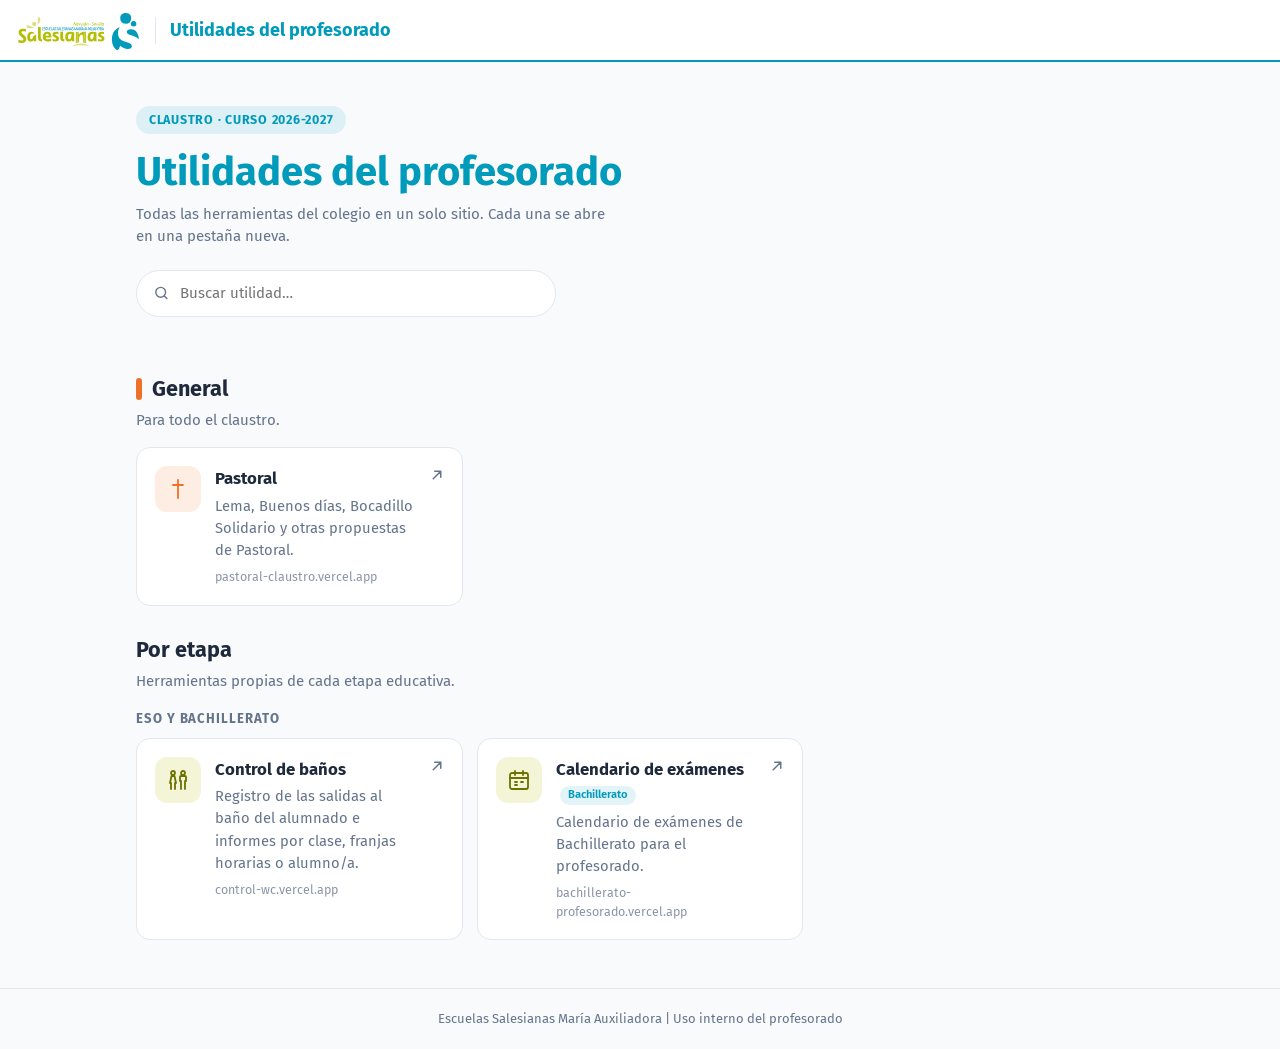
==== index.html @ c6263e37 "Add files via upload" ====
<!doctype html>
<html lang="es">
<head>
  <meta charset="utf-8">
  <meta name="viewport" content="width=device-width, initial-scale=1">
  <title>Utilidades del profesorado</title>
  <meta name="description" content="Portal de utilidades para el claustro de las Escuelas Salesianas María Auxiliadora.">
  <meta name="theme-color" content="#009abb">

  <!-- App instalable (PWA) e iconos -->
  <link rel="manifest" href="manifest.json">
  <meta name="apple-mobile-web-app-capable" content="yes">
  <meta name="mobile-web-app-capable" content="yes">
  <meta name="apple-mobile-web-app-status-bar-style" content="default">
  <meta name="apple-mobile-web-app-title" content="Utilidades">
  <link rel="apple-touch-icon" sizes="180x180" href="icon-180.png">
  <link rel="icon" type="image/png" sizes="32x32" href="favicon-32.png">
  <link rel="icon" type="image/png" sizes="48x48" href="favicon-48.png">
  <link rel="icon" type="image/png" sizes="192x192" href="favicon-192.png">
  <link rel="shortcut icon" href="favicon.ico">

  <!-- Vista previa al compartir el enlace (WhatsApp, Teams, correo, redes).
       Si la web se publica en otra dirección, cámbiala en las líneas con "https://claustro-utilidades". -->
  <meta property="og:type" content="website">
  <meta property="og:locale" content="es_ES">
  <meta property="og:site_name" content="Escuelas Salesianas María Auxiliadora">
  <meta property="og:title" content="Utilidades del profesorado">
  <meta property="og:description" content="Todas las herramientas del claustro en un solo sitio: Pastoral, control de baños, calendario de exámenes y más.">
  <meta property="og:url" content="https://claustro-utilidades.vercel.app/">
  <meta property="og:image" content="https://claustro-utilidades.vercel.app/og-image.png">
  <meta property="og:image:width" content="1200">
  <meta property="og:image:height" content="630">
  <meta property="og:image:alt" content="Utilidades del profesorado · Escuelas Salesianas María Auxiliadora">
  <meta name="twitter:card" content="summary_large_image">
  <meta name="twitter:image" content="https://claustro-utilidades.vercel.app/og-image.png">
  <link rel="preconnect" href="https://fonts.googleapis.com">
  <link rel="preconnect" href="https://fonts.gstatic.com" crossorigin>
  <link href="https://fonts.googleapis.com/css2?family=Fira+Sans:wght@400;500;600;700&display=swap" rel="stylesheet">
  <link rel="stylesheet" href="styles.css">
</head>
<body>
  <header class="top">
    <div class="marca"><img class="logo" src="logo.svg" alt="Salesianas Nervión"><span>Utilidades del profesorado</span></div>
  </header>

  <main>
    <section class="portada">
      <span class="eyebrow">Claustro · Curso <span id="curso"></span></span>
      <h1>Utilidades del profesorado</h1>
      <p>Todas las herramientas del colegio en un solo sitio. Cada una se abre en una pestaña nueva.</p>
      <label class="buscar">
        <svg viewBox="0 0 24 24" width="18" height="18" aria-hidden="true"><circle cx="11" cy="11" r="7" fill="none" stroke="currentColor" stroke-width="2"/><path d="m20 20-3.5-3.5" stroke="currentColor" stroke-width="2" stroke-linecap="round"/></svg>
        <input id="buscar" type="search" placeholder="Buscar utilidad…" autocomplete="off" aria-label="Buscar utilidad">
      </label>
    </section>

    <section class="apartado" id="apGeneral">
      <h2><span class="marca-ap general"></span>General</h2>
      <p class="sub">Para todo el claustro.</p>
      <div class="rejilla" id="general"></div>
    </section>

    <section class="apartado" id="apEtapas">
      <h2><span class="marca-ap etapa"></span>Por etapa</h2>
      <p class="sub">Herramientas propias de cada etapa educativa.</p>
      <nav class="chips" id="chips" aria-label="Elegir etapa"></nav>
      <div id="etapas"></div>
    </section>

    <p class="vacio" id="vacio" hidden>No hay ninguna utilidad que coincida con la búsqueda.</p>
  </main>

  <footer class="pie">Escuelas Salesianas María Auxiliadora | Uso interno del profesorado</footer>

  <script src="utilidades.js"></script>
  <script src="app.js"></script>
</body>
</html>
---- styles.css ----
/* Paleta corporativa (igual que el resto de webs del colegio) */
:root {
  --azul: #009abb; --azul-oscuro: #007791;
  --verde: #b4be00; --verde-oscuro: #6b7200;
  --naranja: #ee712a;

  --bg: #F8FAFC; --panel: #FFFFFF; --texto: #1E293B; --suave: #64748B; --borde: #E2E8F0;
  --azul-bg: rgba(0, 154, 187, .11); --verde-bg: rgba(180, 190, 0, .16);
  --radio: 14px;
  --sombra: 0 10px 25px -5px rgba(0, 154, 187, .10), 0 8px 10px -6px rgba(0, 0, 0, .04);
  color-scheme: light;
}
@media (prefers-color-scheme: dark) {
  :root:not([data-theme="light"]) {
    --bg: #0F1720; --panel: #17212C; --texto: #E7ECF2; --suave: #93A2B3; --borde: #263340;
    --azul: #29b6d4; --verde-oscuro: #cdd640;
    --azul-bg: rgba(41, 182, 212, .14); --verde-bg: rgba(180, 190, 0, .15);
    --sombra: 0 10px 25px -8px rgba(0, 0, 0, .5);
    color-scheme: dark;
  }
}
:root[data-theme="dark"] {
  --bg: #0F1720; --panel: #17212C; --texto: #E7ECF2; --suave: #93A2B3; --borde: #263340;
  --azul: #29b6d4; --verde-oscuro: #cdd640;
  --azul-bg: rgba(41, 182, 212, .14); --verde-bg: rgba(180, 190, 0, .15);
  --sombra: 0 10px 25px -8px rgba(0, 0, 0, .5);
  color-scheme: dark;
}

* { box-sizing: border-box; }
html { -webkit-text-size-adjust: 100%; }
body { margin: 0; background: var(--bg); color: var(--texto);
  font: 15px/1.5 "Fira Sans", system-ui, sans-serif; min-height: 100vh; display: flex; flex-direction: column; }
button, input { font: inherit; }
[hidden] { display: none !important; }

/* Cabecera */
.top { position: sticky; top: 0; z-index: 5; display: flex; align-items: center;
  padding: 10px 16px; background: var(--panel); border-bottom: 2px solid #009abb; }
.marca { display: flex; align-items: center; gap: 14px; min-width: 0; }
.marca .logo { height: 40px; width: auto; display: block; flex: none; }
.marca span { font-weight: 700; font-size: 18px; color: var(--azul); padding-left: 14px; border-left: 1px solid var(--borde);
  white-space: nowrap; overflow: hidden; text-overflow: ellipsis; }

main { width: 100%; max-width: 1040px; margin: 0 auto; padding: 0 16px 48px; flex: 1; }

/* Portada */
.portada { padding: 44px 0 28px; }
.eyebrow { display: inline-block; background: var(--azul-bg); color: var(--azul); font-weight: 700; font-size: .78rem;
  letter-spacing: .06em; text-transform: uppercase; padding: .3rem .8rem; border-radius: 999px; margin-bottom: .9rem; }
.portada h1 { font-size: clamp(1.8rem, 4vw, 2.5rem); line-height: 1.15; color: var(--azul); margin: 0 0 .5rem; text-wrap: balance; }
.portada p { color: var(--suave); margin: 0 0 1.4rem; max-width: 60ch; }
.buscar { display: flex; align-items: center; gap: 10px; max-width: 420px; background: var(--panel);
  border: 1px solid var(--borde); border-radius: 999px; padding: 0 16px; color: var(--suave); }
.buscar:focus-within { border-color: var(--azul); box-shadow: 0 0 0 3px var(--azul-bg); }
.buscar input { border: 0; outline: 0; background: none; color: var(--texto); padding: 11px 0; width: 100%; }

/* Apartados */
.apartado { margin-top: 28px; }
.apartado h2 { display: flex; align-items: center; gap: 10px; font-size: 1.35rem; margin: 0; }
.marca-ap { width: 6px; height: 22px; border-radius: 3px; }
.marca-ap.general { background: var(--naranja); }
.marca-ap.etapa { background: var(--verde); }
.sub { color: var(--suave); margin: 4px 0 16px; }
.etapa + .etapa { margin-top: 24px; }
.etapa h3 { font-size: .82rem; text-transform: uppercase; letter-spacing: .07em; color: var(--suave); margin: 0 0 10px; }

.chips { display: flex; flex-wrap: wrap; gap: 6px; margin-bottom: 18px; }
.chips button { border: 1px solid var(--borde); background: var(--panel); color: var(--suave); border-radius: 999px;
  padding: 6px 14px; cursor: pointer; font-weight: 600; font-size: 14px; }
.chips button:hover { color: var(--azul); border-color: var(--azul); }
.chips button.activa { background: var(--azul-bg); color: var(--azul); border-color: transparent; }

/* Tarjetas */
.rejilla { display: grid; grid-template-columns: repeat(auto-fill, minmax(290px, 1fr)); gap: 14px; }
.util { position: relative; display: flex; gap: 14px; align-items: flex-start; padding: 18px 44px 18px 18px;
  background: var(--panel); border: 1px solid var(--borde); border-radius: var(--radio); color: inherit; text-decoration: none;
  transition: border-color .15s, box-shadow .15s, transform .15s; }
.util:hover { border-color: var(--azul); box-shadow: var(--sombra); transform: translateY(-2px); }
.util:focus-visible { outline: 3px solid var(--azul-bg); border-color: var(--azul); }
.ico { flex: none; width: 46px; height: 46px; border-radius: 12px; display: grid; place-items: center; }
.ico svg { width: 24px; height: 24px; fill: none; stroke: currentColor; stroke-width: 1.8; stroke-linecap: round; stroke-linejoin: round; }
.util.tono-general .ico { background: rgba(238, 113, 42, .13); color: var(--naranja); }
.util.tono-etapa .ico { background: var(--verde-bg); color: var(--verde-oscuro); }
.cuerpo { display: flex; flex-direction: column; gap: 3px; min-width: 0; }
.titulo { font-weight: 700; font-size: 1.05rem; }
.etq { display: inline-block; vertical-align: 2px; margin-left: 4px; font-size: .7rem; font-weight: 600; color: var(--azul);
  background: var(--azul-bg); padding: 1px 8px; border-radius: 999px; }
.desc { color: var(--suave); font-size: .92rem; }
.host { color: var(--suave); opacity: .75; font-size: .78rem; margin-top: 4px; overflow-wrap: anywhere; }
.flecha { position: absolute; top: 18px; right: 16px; width: 18px; height: 18px; fill: none; stroke: var(--suave);
  stroke-width: 2; stroke-linecap: round; stroke-linejoin: round; transition: stroke .15s, transform .15s; }
.util:hover .flecha { stroke: var(--azul); transform: translate(2px, -2px); }

.vacio { color: var(--suave); text-align: center; padding: 40px 0; }
.pie { text-align: center; color: var(--suave); font-size: 13px; padding: 20px 16px; border-top: 1px solid var(--borde); }

@media (max-width: 520px) {
  .marca .logo { height: 32px; }
  .marca span { font-size: 15px; padding-left: 10px; }
  .portada { padding-top: 28px; }
  .rejilla { grid-template-columns: 1fr; }
}
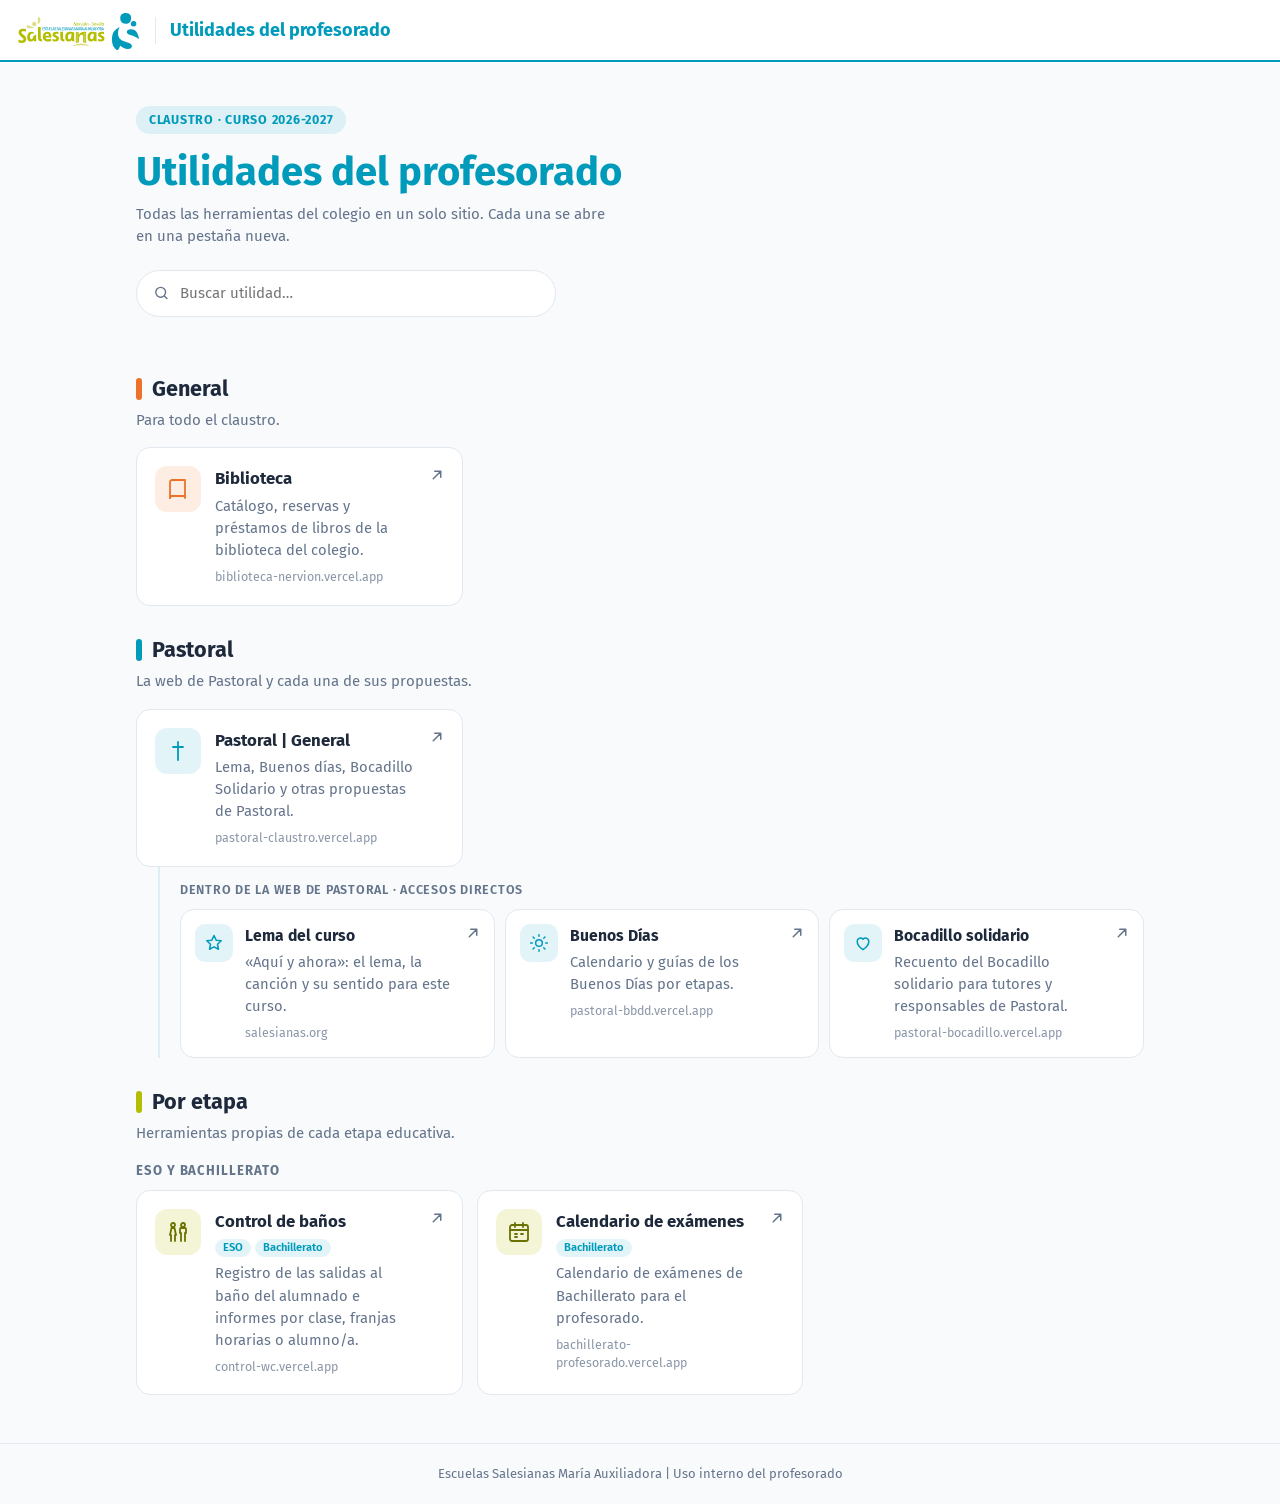
==== commit 5223865f: "Add files via upload" ====
--- a/index.html
+++ b/index.html
@@ -60,6 +60,12 @@
       <div class="rejilla" id="general"></div>
     </section>
 
+    <section class="apartado" id="apPastoral">
+      <h2><span class="marca-ap pastoral"></span>Pastoral</h2>
+      <p class="sub">La web de Pastoral y cada una de sus propuestas.</p>
+      <div id="pastoral"></div>
+    </section>
+
     <section class="apartado" id="apEtapas">
       <h2><span class="marca-ap etapa"></span>Por etapa</h2>
       <p class="sub">Herramientas propias de cada etapa educativa.</p>
--- a/styles.css
+++ b/styles.css
@@ -60,6 +60,7 @@
 .apartado h2 { display: flex; align-items: center; gap: 10px; font-size: 1.35rem; margin: 0; }
 .marca-ap { width: 6px; height: 22px; border-radius: 3px; }
 .marca-ap.general { background: var(--naranja); }
+.marca-ap.pastoral { background: #009abb; }
 .marca-ap.etapa { background: var(--verde); }
 .sub { color: var(--suave); margin: 4px 0 16px; }
 .etapa + .etapa { margin-top: 24px; }
@@ -81,16 +82,29 @@
 .ico { flex: none; width: 46px; height: 46px; border-radius: 12px; display: grid; place-items: center; }
 .ico svg { width: 24px; height: 24px; fill: none; stroke: currentColor; stroke-width: 1.8; stroke-linecap: round; stroke-linejoin: round; }
 .util.tono-general .ico { background: rgba(238, 113, 42, .13); color: var(--naranja); }
+.util.tono-pastoral .ico { background: var(--azul-bg); color: var(--azul); }
 .util.tono-etapa .ico { background: var(--verde-bg); color: var(--verde-oscuro); }
 .cuerpo { display: flex; flex-direction: column; gap: 3px; min-width: 0; }
 .titulo { font-weight: 700; font-size: 1.05rem; }
-.etq { display: inline-block; vertical-align: 2px; margin-left: 4px; font-size: .7rem; font-weight: 600; color: var(--azul);
+.etqs { display: flex; flex-wrap: wrap; gap: 4px; margin: 1px 0 2px; }
+.etq { display: inline-block; font-size: .7rem; font-weight: 600; color: var(--azul);
   background: var(--azul-bg); padding: 1px 8px; border-radius: 999px; }
 .desc { color: var(--suave); font-size: .92rem; }
 .host { color: var(--suave); opacity: .75; font-size: .78rem; margin-top: 4px; overflow-wrap: anywhere; }
 .flecha { position: absolute; top: 18px; right: 16px; width: 18px; height: 18px; fill: none; stroke: var(--suave);
   stroke-width: 2; stroke-linecap: round; stroke-linejoin: round; transition: stroke .15s, transform .15s; }
 .util:hover .flecha { stroke: var(--azul); transform: translate(2px, -2px); }
+
+/* Pastoral: web completa y, debajo, accesos directos a lo que hay dentro */
+.dentro { position: relative; margin: 10px 0 0 22px; padding: 4px 0 0 20px; border-left: 2px solid var(--azul-bg); }
+.dentro::before { content: ""; position: absolute; left: -2px; top: -10px; height: 10px; border-left: 2px solid var(--azul-bg); }
+.dentro-t { font-size: .78rem; font-weight: 600; text-transform: uppercase; letter-spacing: .06em; color: var(--suave); margin: 0 0 10px; }
+.dentro .rejilla { grid-template-columns: repeat(auto-fill, minmax(240px, 1fr)); gap: 10px; }
+.dentro .util { padding: 14px 40px 14px 14px; gap: 12px; }
+.dentro .ico { width: 38px; height: 38px; border-radius: 10px; }
+.dentro .ico svg { width: 20px; height: 20px; }
+.dentro .titulo { font-size: .98rem; }
+.dentro .flecha { top: 14px; right: 12px; }
 
 .vacio { color: var(--suave); text-align: center; padding: 40px 0; }
 .pie { text-align: center; color: var(--suave); font-size: 13px; padding: 20px 16px; border-top: 1px solid var(--borde); }
@@ -99,5 +113,6 @@
   .marca .logo { height: 32px; }
   .marca span { font-size: 15px; padding-left: 10px; }
   .portada { padding-top: 28px; }
-  .rejilla { grid-template-columns: 1fr; }
+  .rejilla, .dentro .rejilla { grid-template-columns: 1fr; }
+  .dentro { margin-left: 10px; padding-left: 14px; }
 }
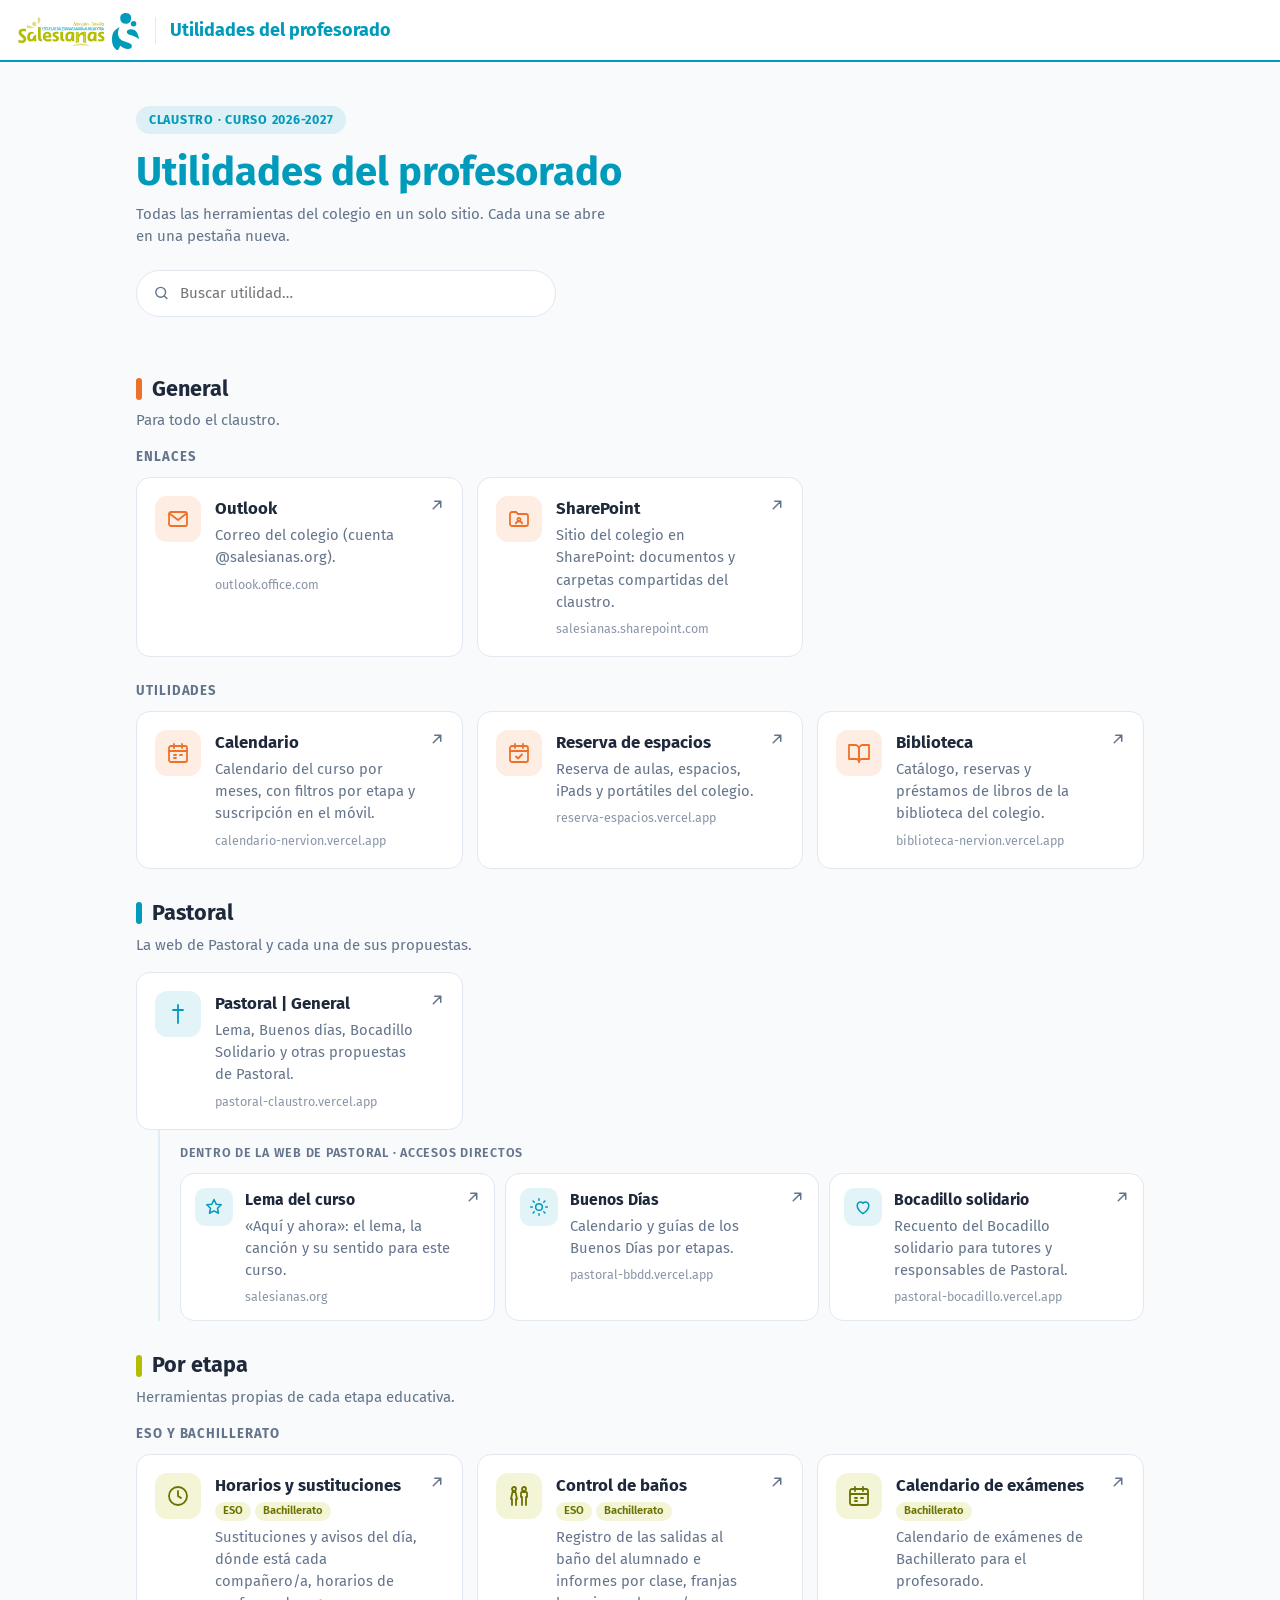
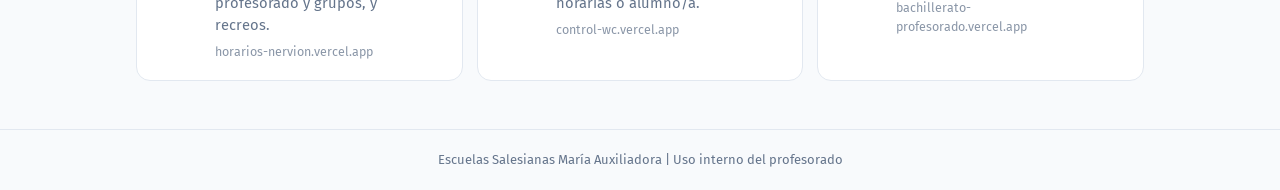
==== commit 80f56da0: "Add files via upload" ====
--- a/index.html
+++ b/index.html
@@ -57,7 +57,7 @@
     <section class="apartado" id="apGeneral">
       <h2><span class="marca-ap general"></span>General</h2>
       <p class="sub">Para todo el claustro.</p>
-      <div class="rejilla" id="general"></div>
+      <div id="general"></div>
     </section>
 
     <section class="apartado" id="apPastoral">
--- a/styles.css
+++ b/styles.css
@@ -63,8 +63,8 @@
 .marca-ap.pastoral { background: #009abb; }
 .marca-ap.etapa { background: var(--verde); }
 .sub { color: var(--suave); margin: 4px 0 16px; }
-.etapa + .etapa { margin-top: 24px; }
-.etapa h3 { font-size: .82rem; text-transform: uppercase; letter-spacing: .07em; color: var(--suave); margin: 0 0 10px; }
+.etapa + .etapa, .grupo + .grupo { margin-top: 24px; }
+.etapa h3, .grupo h3 { font-size: .82rem; text-transform: uppercase; letter-spacing: .07em; color: var(--suave); margin: 0 0 10px; }
 
 .chips { display: flex; flex-wrap: wrap; gap: 6px; margin-bottom: 18px; }
 .chips button { border: 1px solid var(--borde); background: var(--panel); color: var(--suave); border-radius: 999px;
@@ -89,6 +89,9 @@
 .etqs { display: flex; flex-wrap: wrap; gap: 4px; margin: 1px 0 2px; }
 .etq { display: inline-block; font-size: .7rem; font-weight: 600; color: var(--azul);
   background: var(--azul-bg); padding: 1px 8px; border-radius: 999px; }
+.util.tono-general .etq { color: var(--naranja); background: rgba(238, 113, 42, .13); }
+.util.tono-pastoral .etq { color: var(--azul); background: var(--azul-bg); }
+.util.tono-etapa .etq { color: var(--verde-oscuro); background: var(--verde-bg); }
 .desc { color: var(--suave); font-size: .92rem; }
 .host { color: var(--suave); opacity: .75; font-size: .78rem; margin-top: 4px; overflow-wrap: anywhere; }
 .flecha { position: absolute; top: 18px; right: 16px; width: 18px; height: 18px; fill: none; stroke: var(--suave);
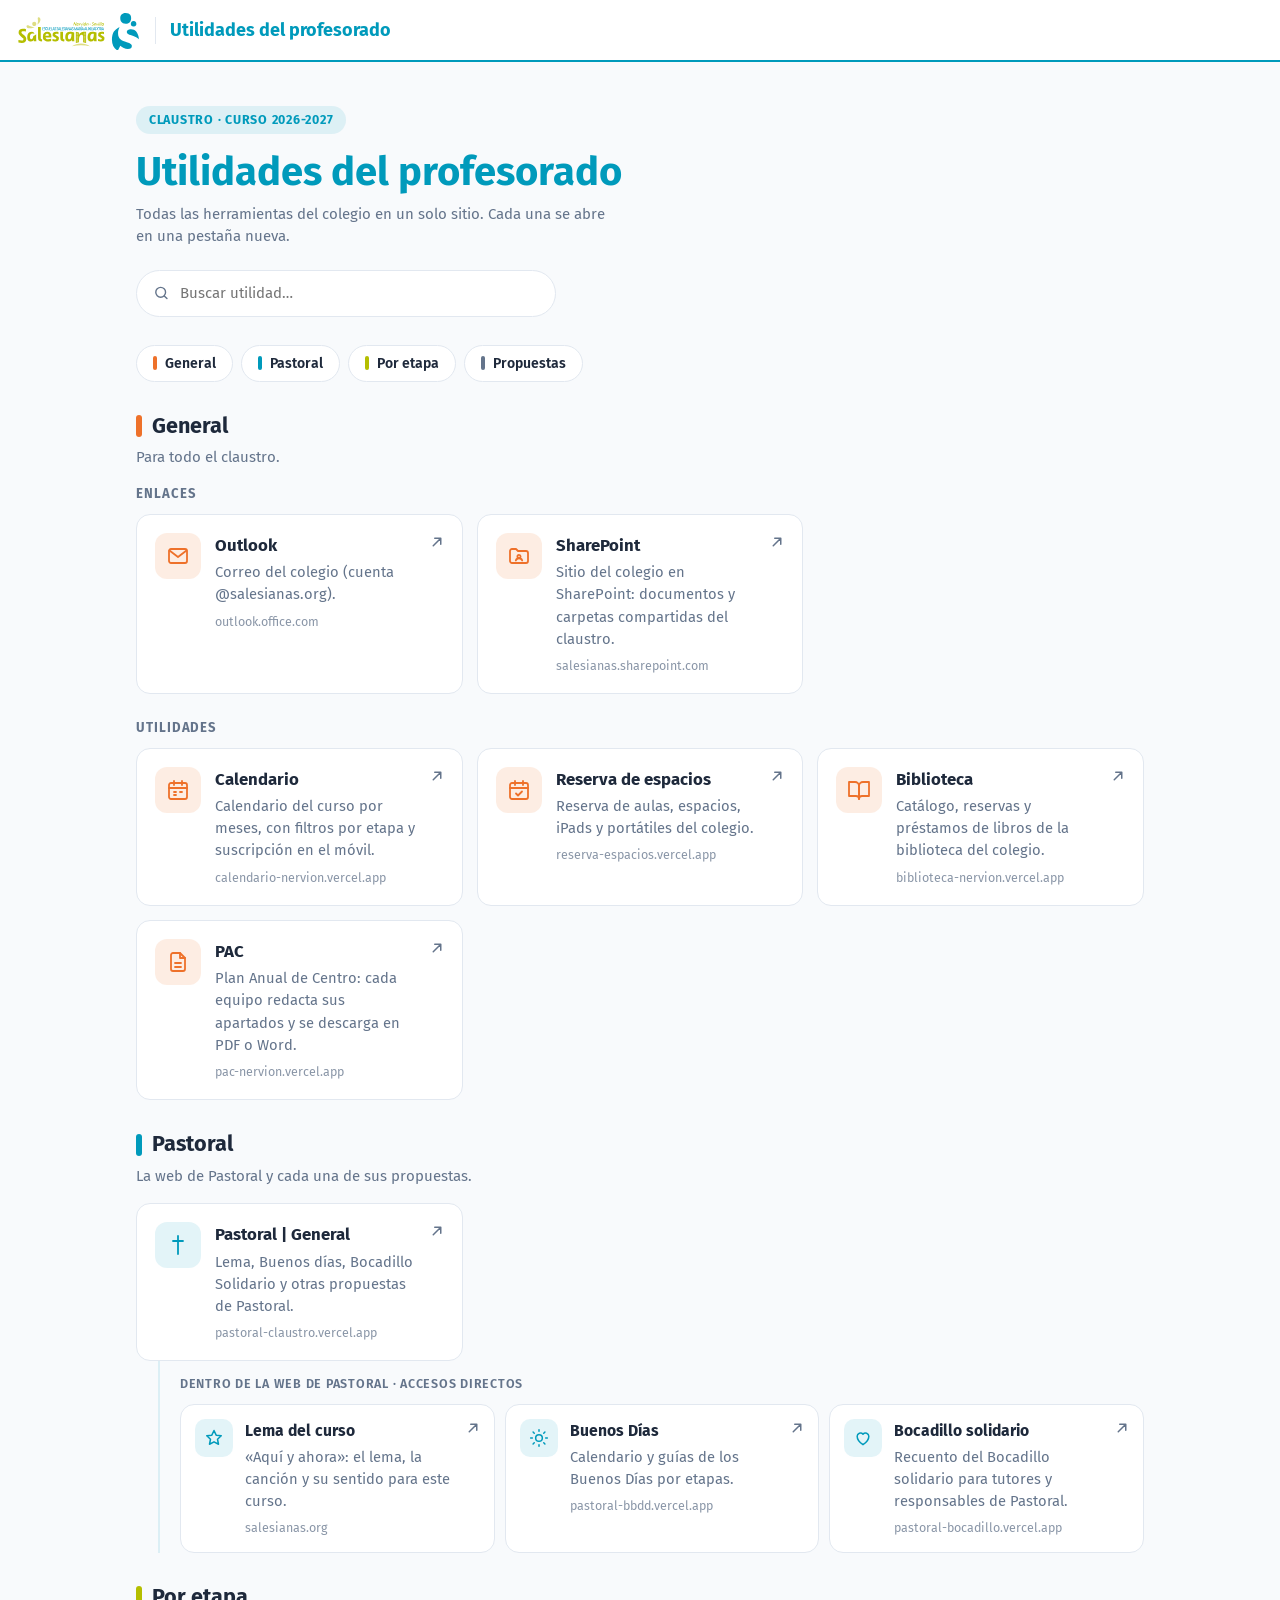
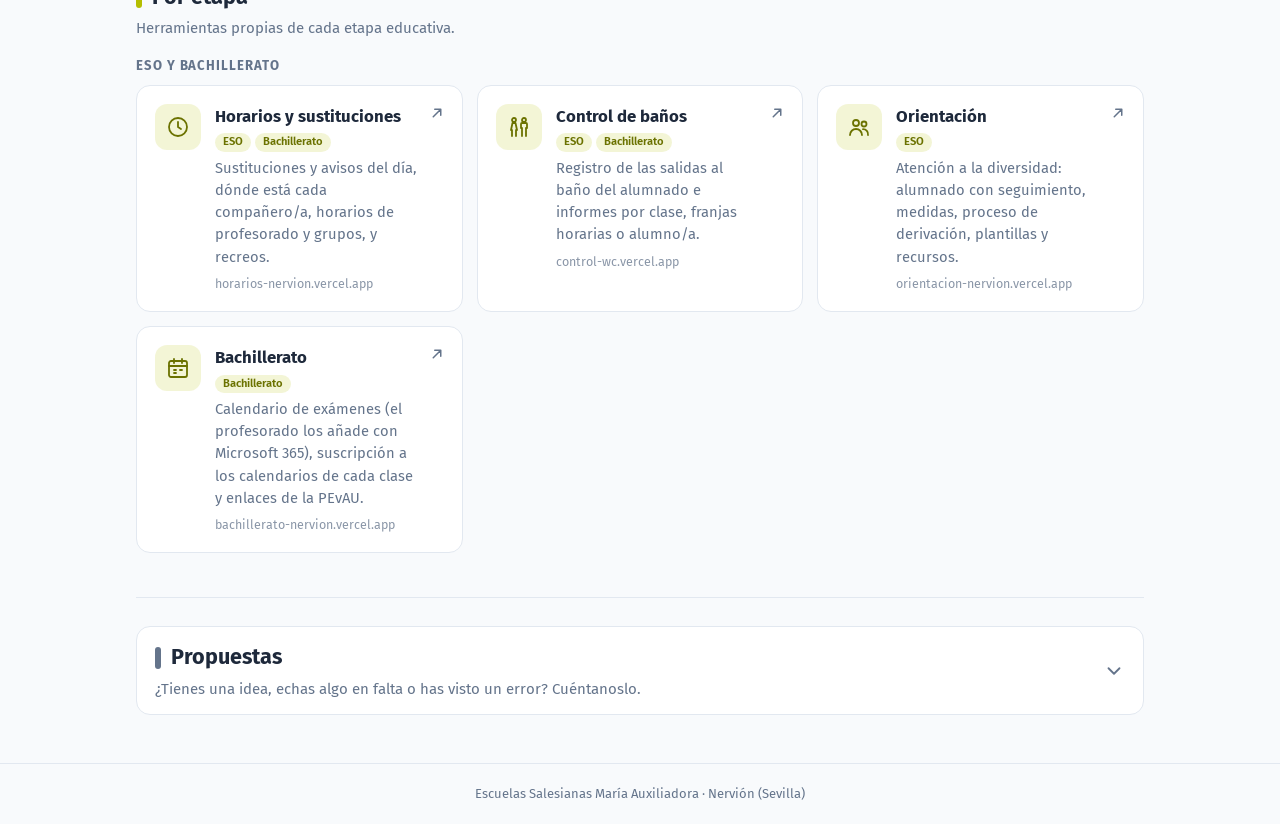
==== commit b71823d3: "Add files via upload" ====
--- a/index.html
+++ b/index.html
@@ -54,6 +54,13 @@
       </label>
     </section>
 
+    <nav class="saltos" id="saltos" aria-label="Ir a cada sección">
+      <a href="#apGeneral"><span class="marca-ap general"></span>General</a>
+      <a href="#apPastoral"><span class="marca-ap pastoral"></span>Pastoral</a>
+      <a href="#apEtapas"><span class="marca-ap etapa"></span>Por etapa</a>
+      <a href="#apPropuestas"><span class="marca-ap propuesta"></span>Propuestas</a>
+    </nav>
+
     <section class="apartado" id="apGeneral">
       <h2><span class="marca-ap general"></span>General</h2>
       <p class="sub">Para todo el claustro.</p>
@@ -74,9 +81,67 @@
     </section>
 
     <p class="vacio" id="vacio" hidden>No hay ninguna utilidad que coincida con la búsqueda.</p>
+
+    <section class="apartado" id="apPropuestas">
+      <details class="plegable">
+      <summary>
+        <span class="plg-txt">
+          <h2><span class="marca-ap propuesta"></span>Propuestas</h2>
+          <p class="sub">¿Tienes una idea, echas algo en falta o has visto un error? Cuéntanoslo.</p>
+        </span>
+        <svg class="chev" viewBox="0 0 24 24" aria-hidden="true"><path d="m6 9 6 6 6-6"/></svg>
+      </summary>
+      <form class="form-prop" id="formProp" novalidate>
+        <div class="fila">
+          <label class="campo">
+            <span>Nombre y apellidos</span>
+            <input name="nombre" type="text" autocomplete="name" required>
+          </label>
+          <label class="campo">
+            <span>Correo <em>(opcional)</em></span>
+            <input name="correo" type="email" autocomplete="email" placeholder="nombre@salesianas.org">
+          </label>
+        </div>
+        <div class="fila">
+          <label class="campo">
+            <span>Sección</span>
+            <select name="seccion" id="propSeccion" required>
+              <option value="" disabled selected>Elige una sección…</option>
+              <option value="general">General</option>
+              <option value="pastoral">Pastoral</option>
+              <option value="etapas">Por etapas</option>
+              <option value="equipos">Por equipos</option>
+              <option value="otros">Otros</option>
+            </select>
+          </label>
+          <label class="campo" id="campoUtil" hidden>
+            <span>Utilidad</span>
+            <select name="utilidad" id="propUtil"></select>
+          </label>
+        </div>
+        <label class="campo">
+          <span>Propuesta <em>(explica tu propuesta lo más detalladamente posible)</em></span>
+          <textarea name="texto" rows="5" required></textarea>
+        </label>
+        <label class="campo">
+          <span>Adjunto <em>(opcional · imagen o PDF, máx. 5 MB)</em></span>
+          <ul class="ayuda">
+            <li><strong>Errores:</strong> una captura de pantalla explica más que un párrafo («este botón no hace nada», «aquí sale mal la fecha»).</li>
+            <li><strong>Ideas nuevas:</strong> un boceto, un documento de ejemplo o una plantilla que ya uses en papel.</li>
+          </ul>
+          <input type="file" name="attachment" id="propArchivo" accept="image/*,application/pdf">
+        </label>
+        <input type="text" name="_honey" class="trampa" tabindex="-1" autocomplete="off" aria-hidden="true">
+        <div class="acciones">
+          <button type="submit" class="btn" id="propEnviar">Enviar propuesta</button>
+          <p class="aviso" id="propAviso" role="status" aria-live="polite"></p>
+        </div>
+      </form>
+      </details>
+    </section>
   </main>
 
-  <footer class="pie">Escuelas Salesianas María Auxiliadora | Uso interno del profesorado</footer>
+  <footer class="pie">Escuelas Salesianas María Auxiliadora · Nervión (Sevilla)</footer>
 
   <script src="utilidades.js"></script>
   <script src="app.js"></script>
--- a/styles.css
+++ b/styles.css
@@ -31,7 +31,7 @@
 html { -webkit-text-size-adjust: 100%; }
 body { margin: 0; background: var(--bg); color: var(--texto);
   font: 15px/1.5 "Fira Sans", system-ui, sans-serif; min-height: 100vh; display: flex; flex-direction: column; }
-button, input { font: inherit; }
+button, input, select, textarea { font: inherit; }
 [hidden] { display: none !important; }
 
 /* Cabecera */
@@ -45,7 +45,7 @@
 main { width: 100%; max-width: 1040px; margin: 0 auto; padding: 0 16px 48px; flex: 1; }
 
 /* Portada */
-.portada { padding: 44px 0 28px; }
+.portada { padding: 44px 0 18px; }
 .eyebrow { display: inline-block; background: var(--azul-bg); color: var(--azul); font-weight: 700; font-size: .78rem;
   letter-spacing: .06em; text-transform: uppercase; padding: .3rem .8rem; border-radius: 999px; margin-bottom: .9rem; }
 .portada h1 { font-size: clamp(1.8rem, 4vw, 2.5rem); line-height: 1.15; color: var(--azul); margin: 0 0 .5rem; text-wrap: balance; }
@@ -55,13 +55,30 @@
 .buscar:focus-within { border-color: var(--azul); box-shadow: 0 0 0 3px var(--azul-bg); }
 .buscar input { border: 0; outline: 0; background: none; color: var(--texto); padding: 11px 0; width: 100%; }
 
+/* Botones para ir a cada sección */
+html { scroll-behavior: smooth; }
+.apartado { scroll-margin-top: calc(var(--cab, 62px) + 64px); }
+.saltos { position: sticky; top: var(--cab, 62px); z-index: 4; display: flex; gap: 8px; overflow-x: auto;
+  margin: 0 -16px; padding: 10px 16px; background: var(--bg); scrollbar-width: none; transition: box-shadow .15s; }
+.saltos::-webkit-scrollbar { display: none; }
+.saltos.pegado { box-shadow: 0 6px 12px -10px rgba(0, 0, 0, .35); border-bottom: 1px solid var(--borde); }
+.saltos a { flex: none; display: inline-flex; align-items: center; gap: 8px; padding: 7px 16px; border-radius: 999px;
+  background: var(--panel); border: 1px solid var(--borde); color: var(--texto); font-weight: 600; font-size: 14px;
+  text-decoration: none; white-space: nowrap; transition: border-color .15s, color .15s, background .15s; }
+.saltos a .marca-ap { width: 4px; height: 14px; border-radius: 2px; }
+.saltos a:hover { border-color: var(--azul); color: var(--azul); }
+.saltos a.activa { background: var(--azul-bg); color: var(--azul); border-color: transparent; }
+@media (prefers-reduced-motion: reduce) { html { scroll-behavior: auto; } }
+
 /* Apartados */
 .apartado { margin-top: 28px; }
+.saltos + .apartado { margin-top: 18px; }
 .apartado h2 { display: flex; align-items: center; gap: 10px; font-size: 1.35rem; margin: 0; }
 .marca-ap { width: 6px; height: 22px; border-radius: 3px; }
 .marca-ap.general { background: var(--naranja); }
 .marca-ap.pastoral { background: #009abb; }
 .marca-ap.etapa { background: var(--verde); }
+.marca-ap.propuesta { background: var(--suave); }
 .sub { color: var(--suave); margin: 4px 0 16px; }
 .etapa + .etapa, .grupo + .grupo { margin-top: 24px; }
 .etapa h3, .grupo h3 { font-size: .82rem; text-transform: uppercase; letter-spacing: .07em; color: var(--suave); margin: 0 0 10px; }
@@ -109,6 +126,53 @@
 .dentro .titulo { font-size: .98rem; }
 .dentro .flecha { top: 14px; right: 12px; }
 
+/* Formulario de propuestas (bloque plegable) */
+.plegable > summary { list-style: none; display: flex; align-items: center; justify-content: space-between; gap: 14px;
+  padding: 14px 18px; background: var(--panel); border: 1px solid var(--borde); border-radius: var(--radio); cursor: pointer;
+  transition: border-color .15s, box-shadow .15s; }
+.plegable > summary::-webkit-details-marker { display: none; }
+.plegable > summary:hover { border-color: var(--azul); box-shadow: var(--sombra); }
+.plegable > summary:focus-visible { outline: 3px solid var(--azul-bg); border-color: var(--azul); }
+.plegable .sub { margin-bottom: 0; }
+.chev { flex: none; width: 22px; height: 22px; fill: none; stroke: var(--suave); stroke-width: 2; stroke-linecap: round;
+  stroke-linejoin: round; transition: transform .2s, stroke .15s; }
+.plegable > summary:hover .chev { stroke: var(--azul); }
+.plegable[open] > summary { border-bottom-left-radius: 0; border-bottom-right-radius: 0; border-bottom-color: transparent; }
+.plegable[open] > summary .chev { transform: rotate(180deg); }
+.plegable[open] > .form-prop { border-top: 0; border-top-left-radius: 0; border-top-right-radius: 0; padding-top: 8px; }
+#apPropuestas { margin-top: 44px; padding-top: 28px; border-top: 1px solid var(--borde); }
+.form-prop { display: flex; flex-direction: column; gap: 14px; padding: 22px;
+  background: var(--panel); border: 1px solid var(--borde); border-radius: var(--radio); }
+.form-prop .fila { display: grid; grid-template-columns: 1fr 1fr; gap: 14px; }
+.campo { display: flex; flex-direction: column; gap: 5px; min-width: 0; }
+.campo > span { font-weight: 600; font-size: .9rem; }
+.ayuda { margin: 0 0 4px; padding-left: 18px; color: var(--suave); font-size: .85rem; }
+.ayuda strong { color: var(--texto); font-weight: 600; }
+.campo em { font-style: normal; font-weight: 400; color: var(--suave); }
+.campo input, .campo select, .campo textarea { width: 100%; padding: 10px 12px; color: var(--texto); background: var(--bg);
+  border: 1px solid var(--borde); border-radius: 10px; outline: 0; }
+.campo textarea { resize: vertical; min-height: 110px; }
+.campo input[type="file"] { padding: 7px 10px; color: var(--suave); cursor: pointer; }
+.campo input[type="file"]::file-selector-button { margin-right: 12px; padding: 6px 14px; border: 1px solid var(--borde);
+  border-radius: 999px; background: var(--panel); color: var(--azul); font: inherit; font-weight: 600; cursor: pointer; }
+.campo input[type="file"]::file-selector-button:hover { border-color: var(--azul); }
+.campo input:focus, .campo select:focus, .campo textarea:focus { border-color: var(--azul); box-shadow: 0 0 0 3px var(--azul-bg); }
+.trampa { position: absolute; left: -9999px; width: 1px; height: 1px; opacity: 0; }
+.acciones { display: flex; align-items: center; flex-wrap: wrap; gap: 14px; }
+.btn { border: 0; border-radius: 999px; padding: 10px 22px; background: #009abb; color: #fff; font-weight: 600; cursor: pointer; }
+.btn:hover { background: var(--azul-oscuro); }
+.btn:disabled { opacity: .6; cursor: default; }
+.aviso { margin: 0; font-size: .9rem; color: var(--suave); }
+.aviso.ok { color: var(--verde-oscuro); }
+.aviso.error { color: #d23c3c; }
+.prueba { margin-top: 14px; padding: 16px 20px; border: 1px dashed var(--azul); border-radius: var(--radio);
+  background: var(--azul-bg); font-size: .92rem; }
+.prueba p { margin: 0 0 8px; }
+.prueba-t { font-weight: 600; color: var(--azul); }
+.prueba dl { display: grid; grid-template-columns: max-content 1fr; gap: 4px 14px; margin: 8px 0 0; }
+.prueba dt { font-weight: 600; }
+.prueba dd { margin: 0; white-space: pre-wrap; overflow-wrap: anywhere; }
+
 .vacio { color: var(--suave); text-align: center; padding: 40px 0; }
 .pie { text-align: center; color: var(--suave); font-size: 13px; padding: 20px 16px; border-top: 1px solid var(--borde); }
 
@@ -118,4 +182,12 @@
   .portada { padding-top: 28px; }
   .rejilla, .dentro .rejilla { grid-template-columns: 1fr; }
   .dentro { margin-left: 10px; padding-left: 14px; }
+  .saltos { gap: 6px; }
+  .saltos a { padding: 6px 11px; gap: 5px; font-size: 13px; }
+  .saltos a .marca-ap { width: 3px; height: 12px; }
+  .saltos { margin: 0 -16px; padding: 10px 12px; }
+  .form-prop { padding: 16px; }
+  .form-prop .fila { grid-template-columns: 1fr; }
+  .prueba dl { grid-template-columns: 1fr; }
+  .prueba dd { margin-bottom: 6px; }
 }
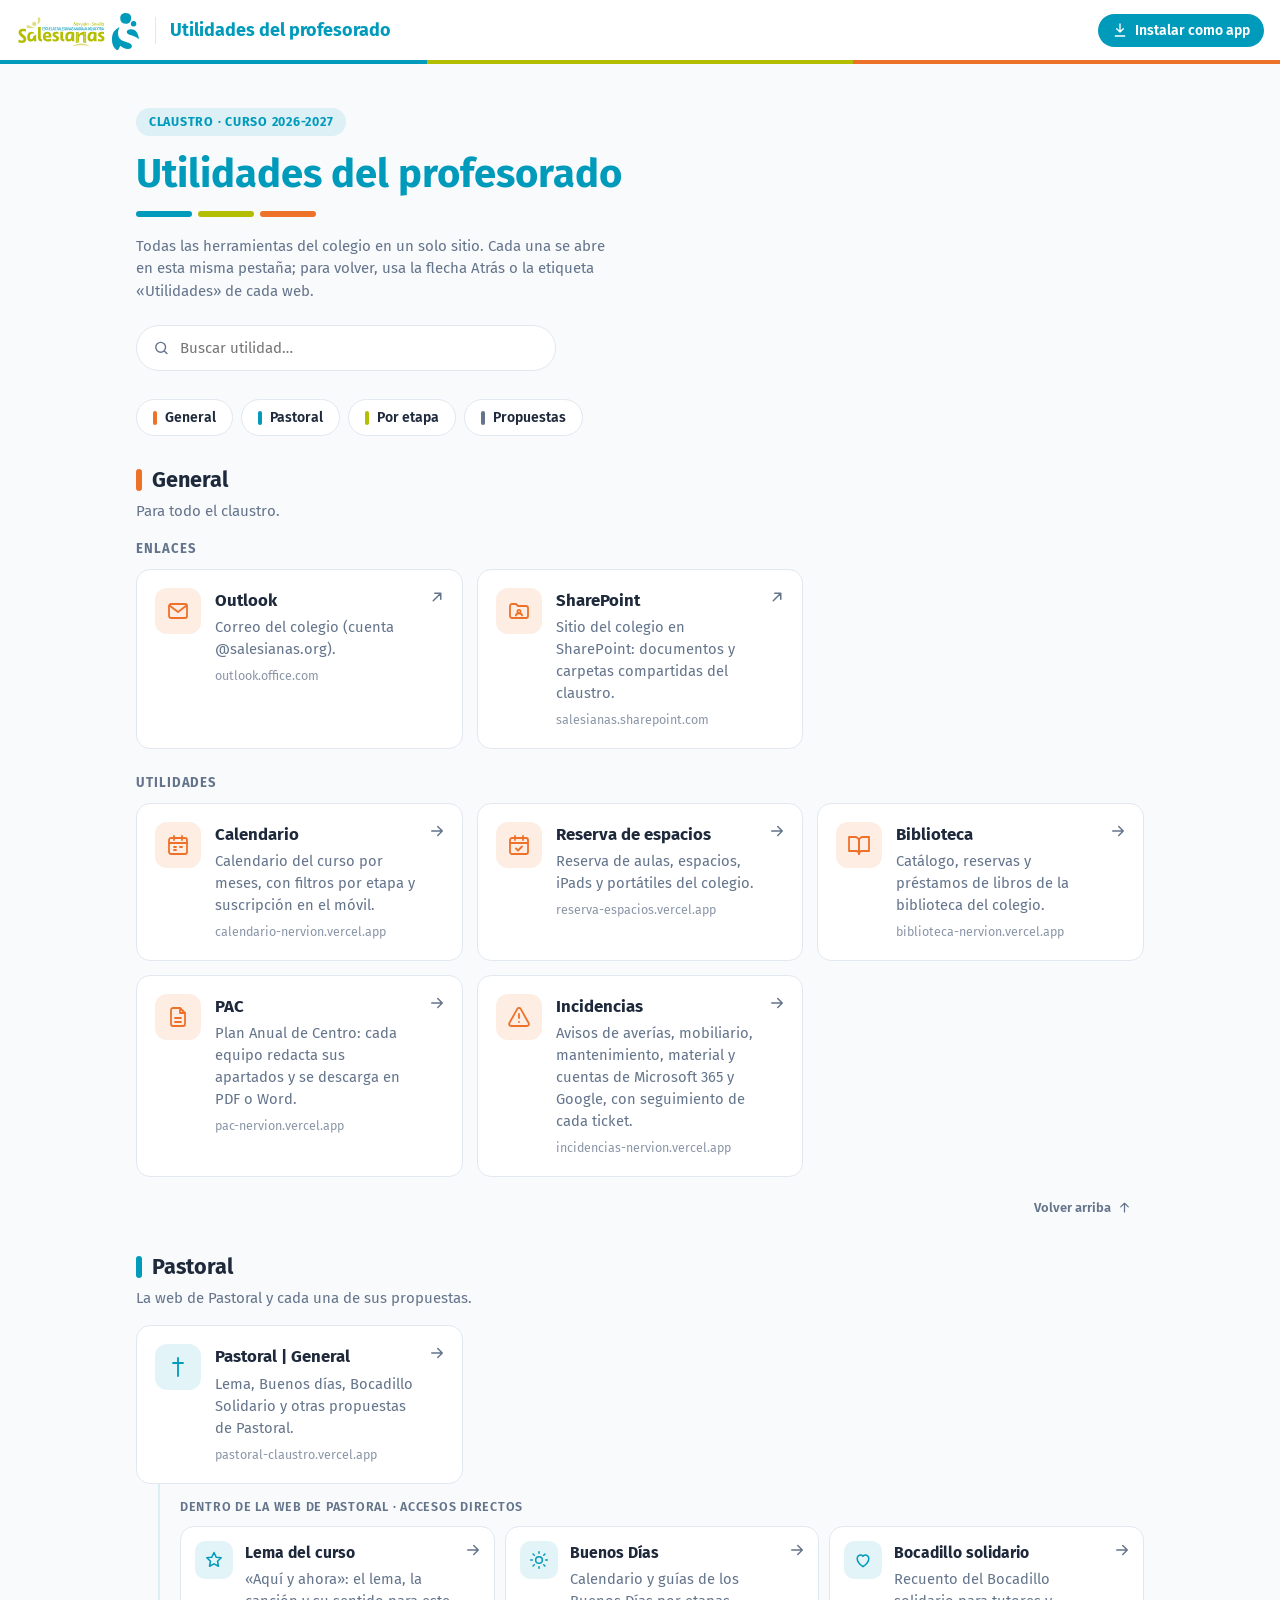
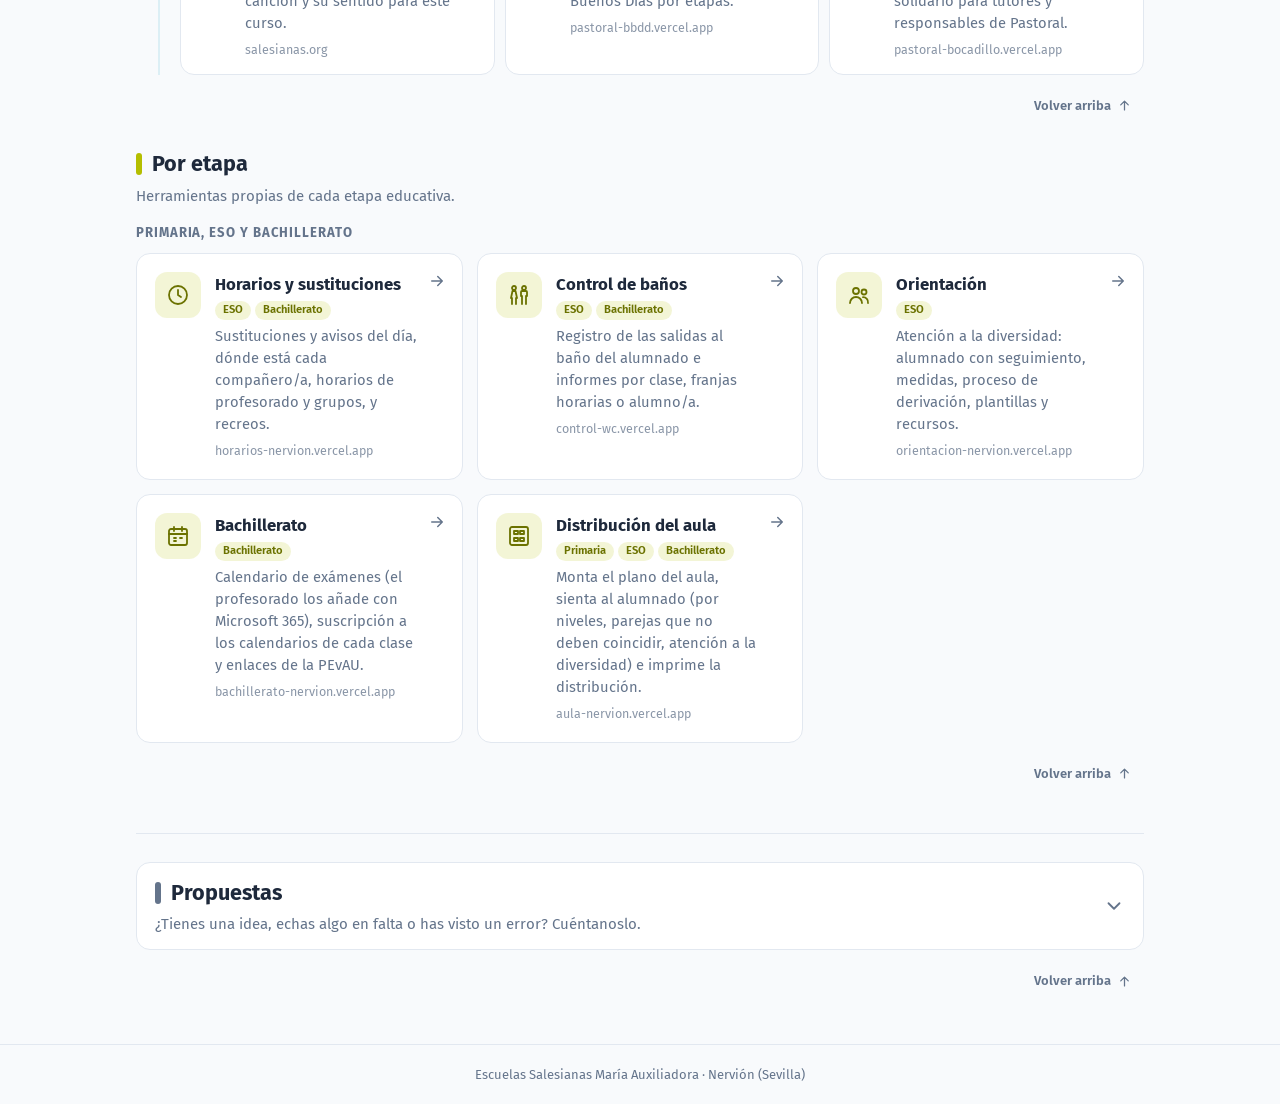
==== commit e30058a9: "Franjas de colores, «Volver arriba», botón Instalar, menú a todo el ancho, utilidades en la misma pe" ====
--- a/index.html
+++ b/index.html
@@ -41,13 +41,22 @@
 <body>
   <header class="top">
     <div class="marca"><img class="logo" src="logo.svg" alt="Salesianas Nervión"><span>Utilidades del profesorado</span></div>
+    <button type="button" class="instalar" id="instalar" hidden>
+      <svg viewBox="0 0 24 24" aria-hidden="true"><path d="M12 3v12M7 10l5 5 5-5M5 21h14"/></svg><span>Instalar como app</span>
+    </button>
   </header>
+  <dialog class="dlg" id="dlgInstalar" aria-labelledby="dlgInstalarT">
+    <h2 id="dlgInstalarT">Instalar la app</h2>
+    <div id="dlgInstalarTxt"></div>
+    <form method="dialog"><button class="btn">Entendido</button></form>
+  </dialog>
 
   <main>
     <section class="portada">
       <span class="eyebrow">Claustro · Curso <span id="curso"></span></span>
       <h1>Utilidades del profesorado</h1>
-      <p>Todas las herramientas del colegio en un solo sitio. Cada una se abre en una pestaña nueva.</p>
+      <div class="franjas" aria-hidden="true"><span></span><span></span><span></span></div>
+      <p>Todas las herramientas del colegio en un solo sitio. Cada una se abre en esta misma pestaña; para volver, usa la flecha Atrás o la etiqueta «Utilidades» de cada web.</p>
       <label class="buscar">
         <svg viewBox="0 0 24 24" width="18" height="18" aria-hidden="true"><circle cx="11" cy="11" r="7" fill="none" stroke="currentColor" stroke-width="2"/><path d="m20 20-3.5-3.5" stroke="currentColor" stroke-width="2" stroke-linecap="round"/></svg>
         <input id="buscar" type="search" placeholder="Buscar utilidad…" autocomplete="off" aria-label="Buscar utilidad">
@@ -65,12 +74,14 @@
       <h2><span class="marca-ap general"></span>General</h2>
       <p class="sub">Para todo el claustro.</p>
       <div id="general"></div>
+      <a class="arriba" href="#">Volver arriba<svg viewBox="0 0 24 24" aria-hidden="true"><path d="M12 19V5M6 11l6-6 6 6"/></svg></a>
     </section>
 
     <section class="apartado" id="apPastoral">
       <h2><span class="marca-ap pastoral"></span>Pastoral</h2>
       <p class="sub">La web de Pastoral y cada una de sus propuestas.</p>
       <div id="pastoral"></div>
+      <a class="arriba" href="#">Volver arriba<svg viewBox="0 0 24 24" aria-hidden="true"><path d="M12 19V5M6 11l6-6 6 6"/></svg></a>
     </section>
 
     <section class="apartado" id="apEtapas">
@@ -78,6 +89,7 @@
       <p class="sub">Herramientas propias de cada etapa educativa.</p>
       <nav class="chips" id="chips" aria-label="Elegir etapa"></nav>
       <div id="etapas"></div>
+      <a class="arriba" href="#">Volver arriba<svg viewBox="0 0 24 24" aria-hidden="true"><path d="M12 19V5M6 11l6-6 6 6"/></svg></a>
     </section>
 
     <p class="vacio" id="vacio" hidden>No hay ninguna utilidad que coincida con la búsqueda.</p>
@@ -124,7 +136,7 @@
           <textarea name="texto" rows="5" required></textarea>
         </label>
         <label class="campo">
-          <span>Adjunto <em>(opcional · imagen o PDF, máx. 5 MB)</em></span>
+          <span>Adjunto <em>(opcional · imagen o PDF, máx. 3 MB)</em></span>
           <ul class="ayuda">
             <li><strong>Errores:</strong> una captura de pantalla explica más que un párrafo («este botón no hace nada», «aquí sale mal la fecha»).</li>
             <li><strong>Ideas nuevas:</strong> un boceto, un documento de ejemplo o una plantilla que ya uses en papel.</li>
@@ -138,6 +150,7 @@
         </div>
       </form>
       </details>
+      <a class="arriba" href="#">Volver arriba<svg viewBox="0 0 24 24" aria-hidden="true"><path d="M12 19V5M6 11l6-6 6 6"/></svg></a>
     </section>
   </main>
 
--- a/styles.css
+++ b/styles.css
@@ -30,13 +30,30 @@
 * { box-sizing: border-box; }
 html { -webkit-text-size-adjust: 100%; }
 body { margin: 0; background: var(--bg); color: var(--texto);
-  font: 15px/1.5 "Fira Sans", system-ui, sans-serif; min-height: 100vh; display: flex; flex-direction: column; }
+  font: 15px/1.5 "Fira Sans", system-ui, sans-serif; min-height: 100vh; display: flex; flex-direction: column;
+  overflow-x: clip; }
 button, input, select, textarea { font: inherit; }
 [hidden] { display: none !important; }
 
 /* Cabecera */
 .top { position: sticky; top: 0; z-index: 5; display: flex; align-items: center;
-  padding: 10px 16px; background: var(--panel); border-bottom: 2px solid #009abb; }
+  padding: 10px 16px 14px; background: var(--panel); }
+/* Tres franjas con los colores corporativos, bajo la cabecera */
+.top::after { content: ""; position: absolute; left: 0; right: 0; bottom: 0; height: 4px;
+  background: linear-gradient(90deg, #009abb 0 33.34%, var(--verde) 33.34% 66.67%, var(--naranja) 66.67%); }
+/* Instalar como app (a la derecha de la cabecera) */
+.instalar { flex: none; margin-left: auto; display: inline-flex; align-items: center; gap: 7px; padding: 6px 14px;
+  border: 0; border-radius: 999px; background: #009abb; color: #fff;
+  font-weight: 600; font-size: 14px; cursor: pointer; transition: background .15s; }
+.instalar:hover { background: var(--azul-oscuro); }
+.instalar svg { width: 16px; height: 16px; fill: none; stroke: currentColor; stroke-width: 2; stroke-linecap: round; stroke-linejoin: round; }
+.dlg { max-width: min(420px, calc(100vw - 32px)); padding: 22px 24px; border: 1px solid var(--borde); border-radius: var(--radio);
+  background: var(--panel); color: var(--texto); box-shadow: var(--sombra); }
+.dlg::backdrop { background: rgba(15, 23, 32, .45); }
+.dlg h2 { margin: 0 0 10px; font-size: 1.2rem; color: var(--azul); }
+.dlg ol { margin: 0; padding-left: 20px; }
+.dlg li + li { margin-top: 6px; }
+.dlg form { display: flex; justify-content: flex-end; margin-top: 18px; }
 .marca { display: flex; align-items: center; gap: 14px; min-width: 0; }
 .marca .logo { height: 40px; width: auto; display: block; flex: none; }
 .marca span { font-weight: 700; font-size: 18px; color: var(--azul); padding-left: 14px; border-left: 1px solid var(--borde);
@@ -49,6 +66,12 @@
 .eyebrow { display: inline-block; background: var(--azul-bg); color: var(--azul); font-weight: 700; font-size: .78rem;
   letter-spacing: .06em; text-transform: uppercase; padding: .3rem .8rem; border-radius: 999px; margin-bottom: .9rem; }
 .portada h1 { font-size: clamp(1.8rem, 4vw, 2.5rem); line-height: 1.15; color: var(--azul); margin: 0 0 .5rem; text-wrap: balance; }
+/* Tres franjas con los colores corporativos, bajo el título */
+.franjas { display: flex; gap: 6px; margin: .9rem 0 1.1rem; }
+.franjas span { width: 56px; height: 6px; border-radius: 3px; }
+.franjas span:nth-child(1) { background: #009abb; }
+.franjas span:nth-child(2) { background: var(--verde); }
+.franjas span:nth-child(3) { background: var(--naranja); }
 .portada p { color: var(--suave); margin: 0 0 1.4rem; max-width: 60ch; }
 .buscar { display: flex; align-items: center; gap: 10px; max-width: 420px; background: var(--panel);
   border: 1px solid var(--borde); border-radius: 999px; padding: 0 16px; color: var(--suave); }
@@ -58,8 +81,9 @@
 /* Botones para ir a cada sección */
 html { scroll-behavior: smooth; }
 .apartado { scroll-margin-top: calc(var(--cab, 62px) + 64px); }
+/* Ocupa todo el ancho de la pantalla (como la cabecera), con los botones alineados con el contenido */
 .saltos { position: sticky; top: var(--cab, 62px); z-index: 4; display: flex; gap: 8px; overflow-x: auto;
-  margin: 0 -16px; padding: 10px 16px; background: var(--bg); scrollbar-width: none; transition: box-shadow .15s; }
+  margin: 0 calc(50% - 50vw); padding: 10px calc(50vw - 50%); background: var(--bg); scrollbar-width: none; transition: box-shadow .15s; }
 .saltos::-webkit-scrollbar { display: none; }
 .saltos.pegado { box-shadow: 0 6px 12px -10px rgba(0, 0, 0, .35); border-bottom: 1px solid var(--borde); }
 .saltos a { flex: none; display: inline-flex; align-items: center; gap: 8px; padding: 7px 16px; border-radius: 999px;
@@ -173,19 +197,28 @@
 .prueba dt { font-weight: 600; }
 .prueba dd { margin: 0; white-space: pre-wrap; overflow-wrap: anywhere; }
 
+/* Volver arriba (al final de cada apartado) */
+.arriba { display: flex; align-items: center; gap: 6px; width: max-content; margin: 16px 0 0 auto; padding: 5px 12px;
+  border-radius: 999px; color: var(--suave); font-size: 13px; font-weight: 600; text-decoration: none;
+  transition: color .15s, background .15s; }
+.arriba svg { width: 15px; height: 15px; fill: none; stroke: currentColor; stroke-width: 2; stroke-linecap: round; stroke-linejoin: round; }
+.arriba:hover { color: var(--azul); background: var(--azul-bg); }
+
 .vacio { color: var(--suave); text-align: center; padding: 40px 0; }
 .pie { text-align: center; color: var(--suave); font-size: 13px; padding: 20px 16px; border-top: 1px solid var(--borde); }
 
 @media (max-width: 520px) {
   .marca .logo { height: 32px; }
   .marca span { font-size: 15px; padding-left: 10px; }
+  .instalar { padding: 7px; }
+  .instalar span { display: none; }
   .portada { padding-top: 28px; }
   .rejilla, .dentro .rejilla { grid-template-columns: 1fr; }
   .dentro { margin-left: 10px; padding-left: 14px; }
   .saltos { gap: 6px; }
   .saltos a { padding: 6px 11px; gap: 5px; font-size: 13px; }
   .saltos a .marca-ap { width: 3px; height: 12px; }
-  .saltos { margin: 0 -16px; padding: 10px 12px; }
+  .saltos { padding: 10px 12px; }
   .form-prop { padding: 16px; }
   .form-prop .fila { grid-template-columns: 1fr; }
   .prueba dl { grid-template-columns: 1fr; }
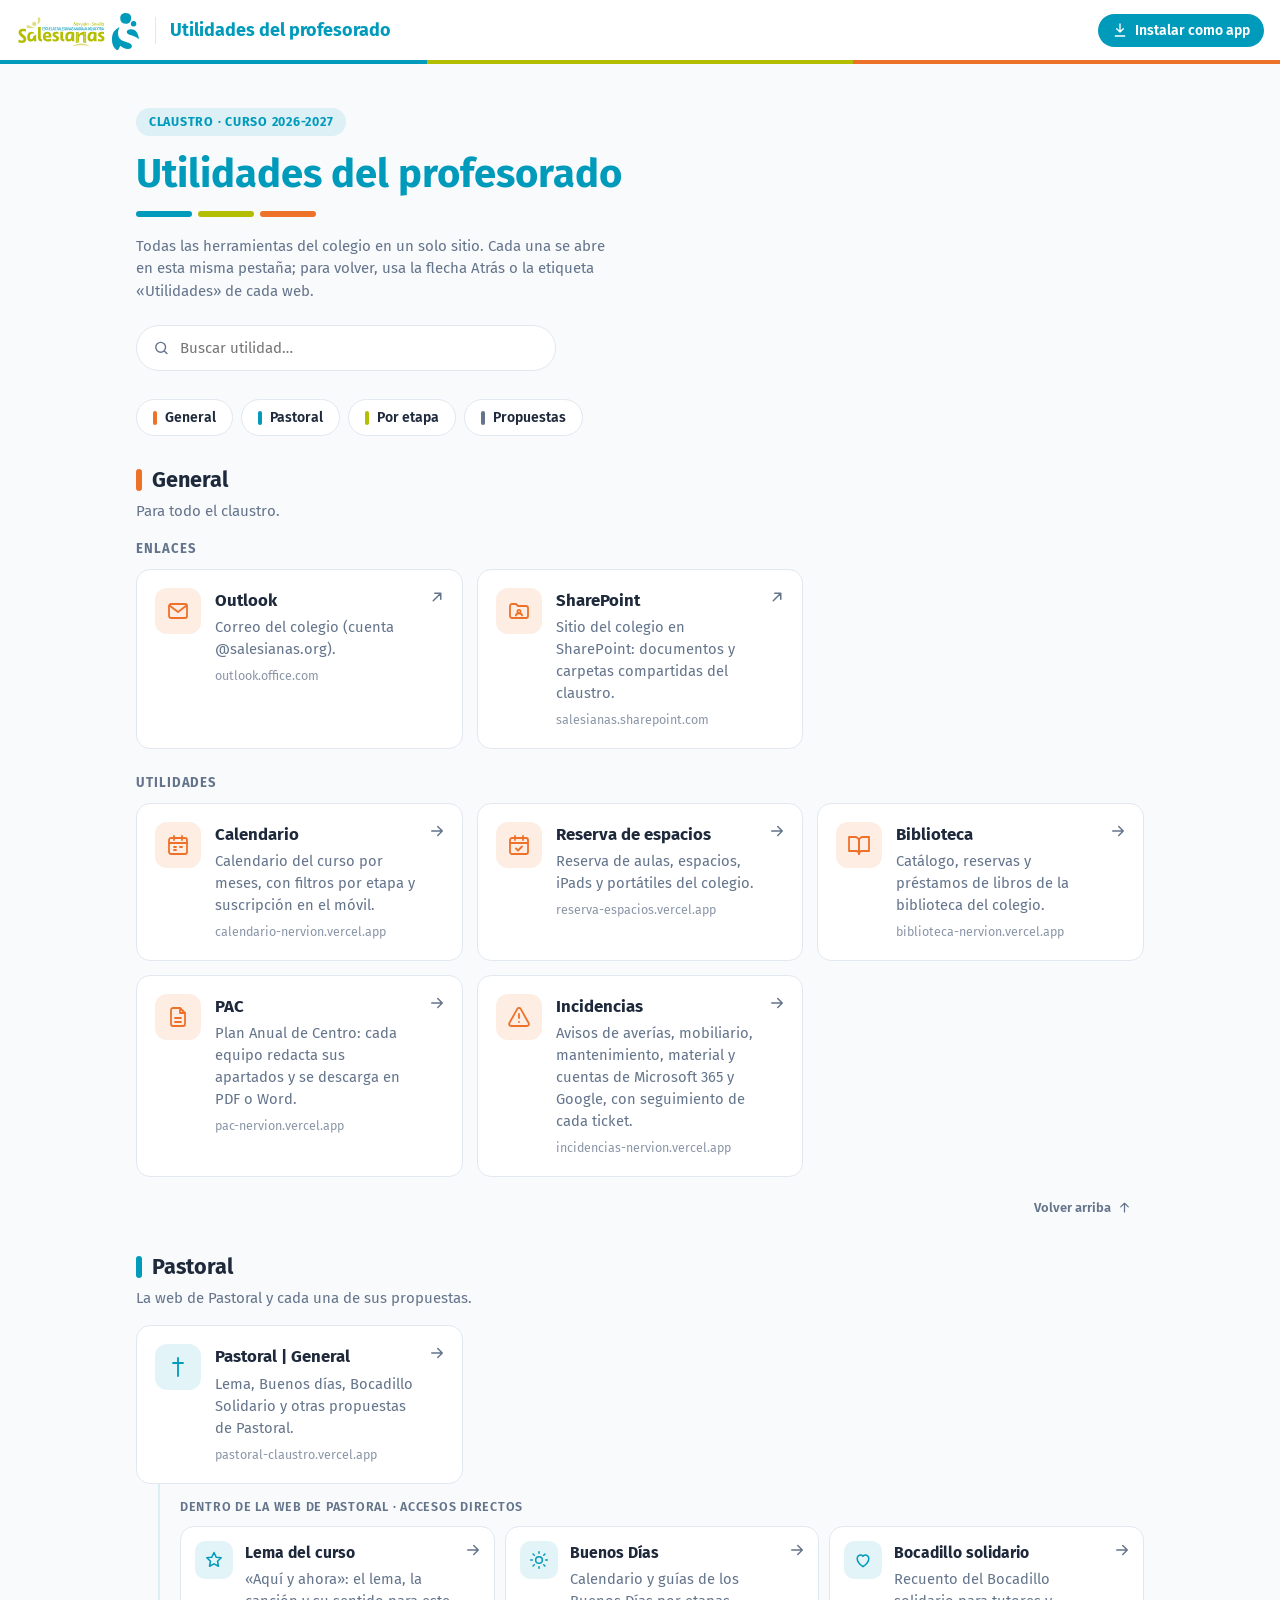
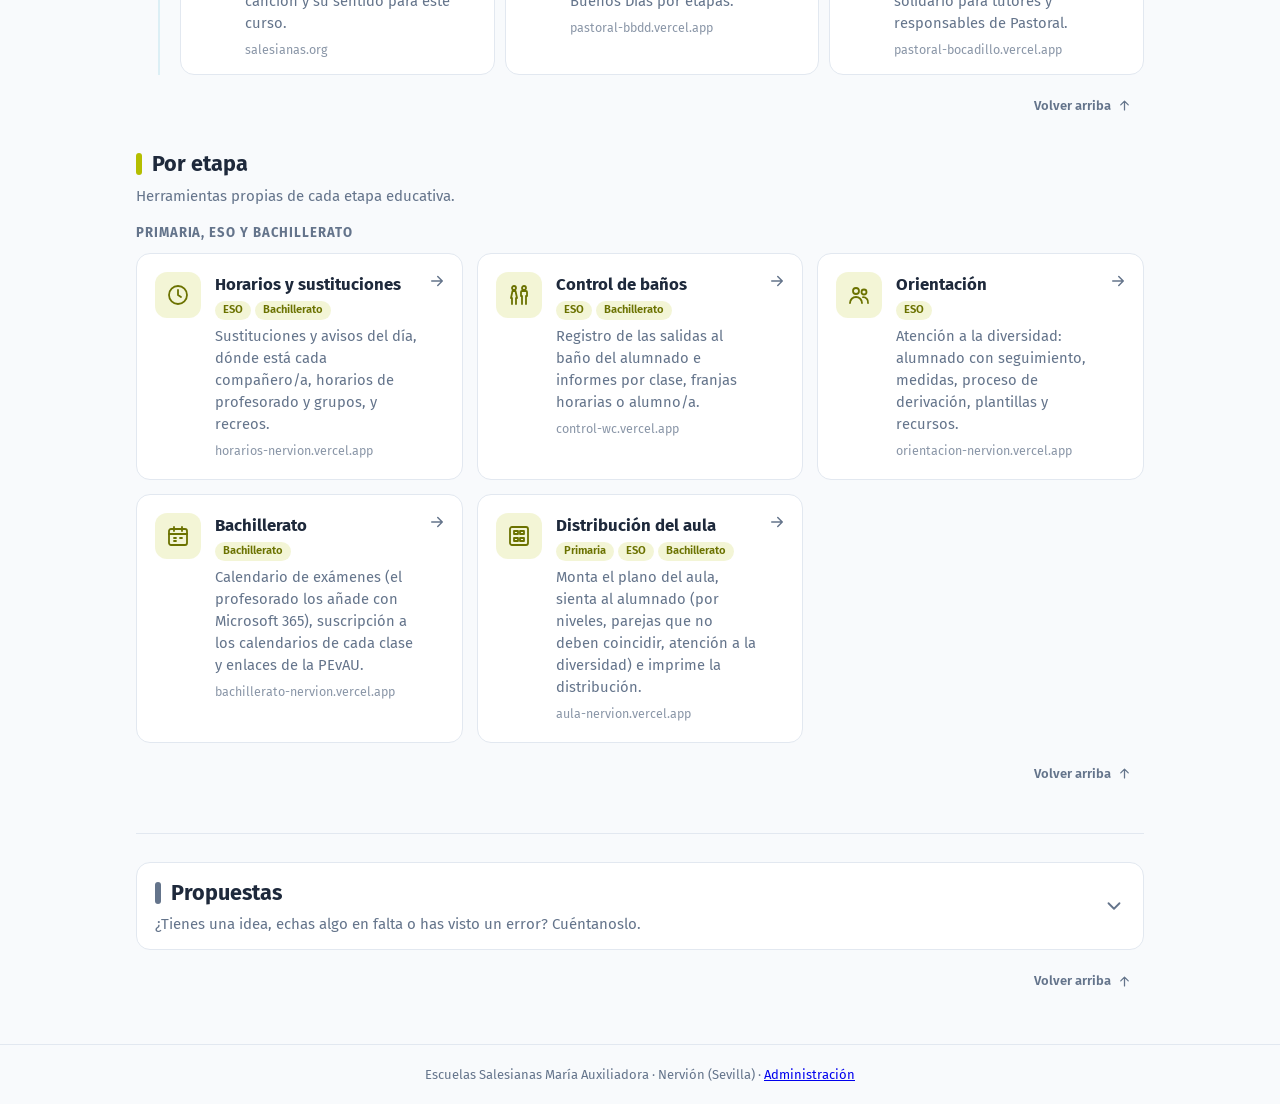
==== commit 602d558e: "Panel de Administración (index.html) Co-Authored-By: Claude Opus 5.5 <noreply@anthropic.com>" ====
--- a/index.html
+++ b/index.html
@@ -154,7 +154,7 @@
     </section>
   </main>
 
-  <footer class="pie">Escuelas Salesianas María Auxiliadora · Nervión (Sevilla)</footer>
+  <footer class="pie">Escuelas Salesianas María Auxiliadora · Nervión (Sevilla) · <a href="administracion.html">Administración</a></footer>
 
   <script src="utilidades.js"></script>
   <script src="app.js"></script>
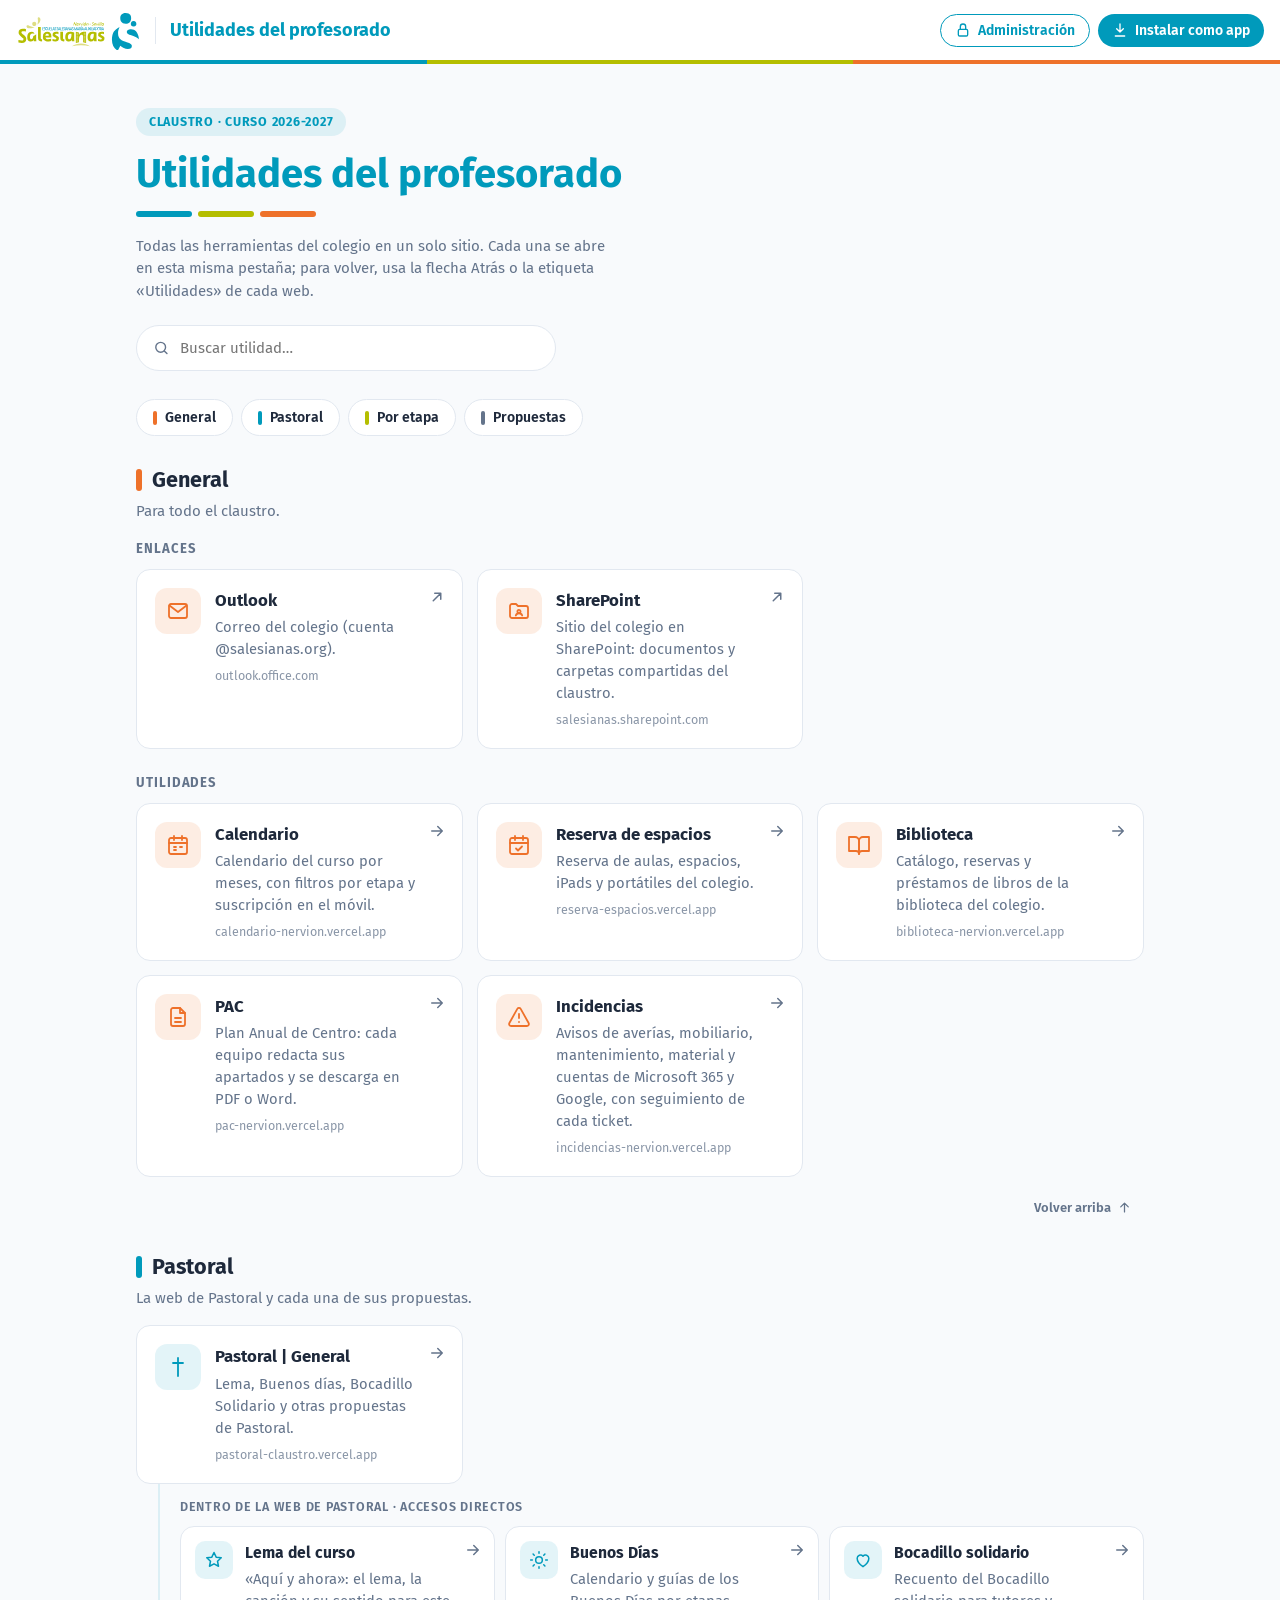
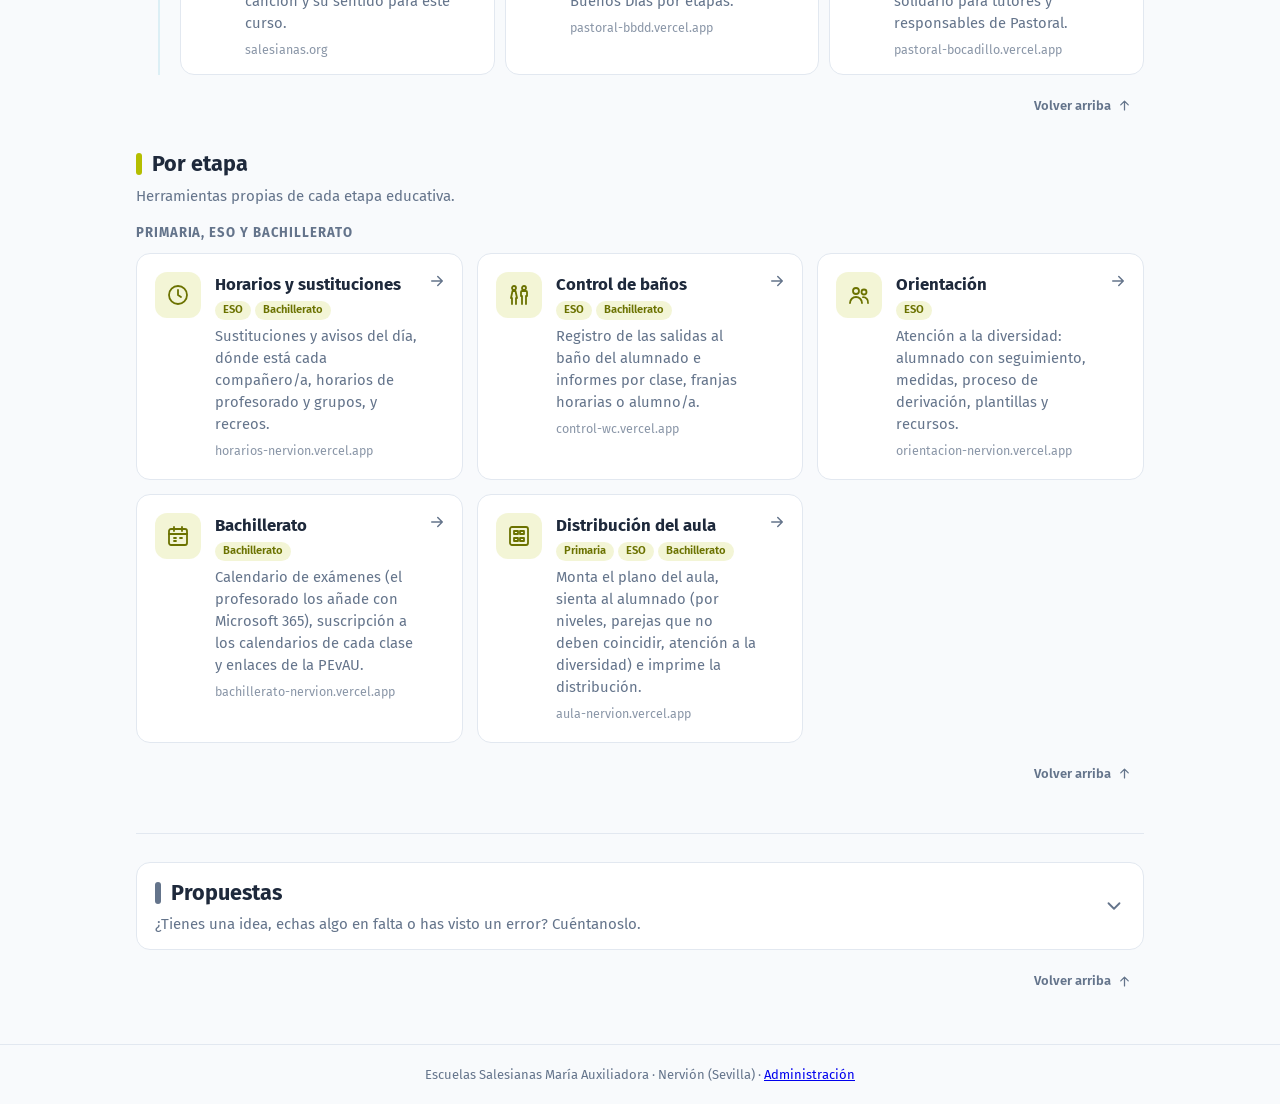
==== commit 597f72e6: "Portal: botón visible de Administración y título sin subrayado Co-Authored-By: Claude Opus 5.5 (1M c" ====
--- a/index.html
+++ b/index.html
@@ -41,6 +41,9 @@
 <body>
   <header class="top">
     <div class="marca"><img class="logo" src="logo.svg" alt="Salesianas Nervión"><span>Utilidades del profesorado</span></div>
+    <a class="admin-btn" href="administracion.html" title="Panel de Administración (Equipo Directivo y personas autorizadas)">
+      <svg viewBox="0 0 24 24" aria-hidden="true"><rect x="5" y="11" width="14" height="10" rx="2"/><path d="M8 11V7a4 4 0 0 1 8 0v4"/></svg><span>Administración</span>
+    </a>
     <button type="button" class="instalar" id="instalar" hidden>
       <svg viewBox="0 0 24 24" aria-hidden="true"><path d="M12 3v12M7 10l5 5 5-5M5 21h14"/></svg><span>Instalar como app</span>
     </button>
--- a/styles.css
+++ b/styles.css
@@ -46,6 +46,12 @@
   border: 0; border-radius: 999px; background: #009abb; color: #fff;
   font-weight: 600; font-size: 14px; cursor: pointer; transition: background .15s; }
 .instalar:hover { background: var(--azul-oscuro); }
+.admin-btn { flex: none; margin-left: auto; display: inline-flex; align-items: center; gap: 7px; padding: 5px 14px;
+  border: 1.5px solid var(--azul); border-radius: 999px; background: var(--panel); color: var(--azul);
+  font-weight: 600; font-size: 14px; text-decoration: none; transition: background .15s, color .15s; }
+.admin-btn:hover { background: var(--azul); color: #fff; }
+.admin-btn svg { width: 16px; height: 16px; fill: none; stroke: currentColor; stroke-width: 2; stroke-linecap: round; stroke-linejoin: round; }
+.admin-btn + .instalar { margin-left: 8px; }
 .instalar svg { width: 16px; height: 16px; fill: none; stroke: currentColor; stroke-width: 2; stroke-linecap: round; stroke-linejoin: round; }
 .dlg { max-width: min(420px, calc(100vw - 32px)); padding: 22px 24px; border: 1px solid var(--borde); border-radius: var(--radio);
   background: var(--panel); color: var(--texto); box-shadow: var(--sombra); }
@@ -54,7 +60,7 @@
 .dlg ol { margin: 0; padding-left: 20px; }
 .dlg li + li { margin-top: 6px; }
 .dlg form { display: flex; justify-content: flex-end; margin-top: 18px; }
-.marca { display: flex; align-items: center; gap: 14px; min-width: 0; }
+.marca { display: flex; align-items: center; gap: 14px; min-width: 0;  text-decoration: none; }
 .marca .logo { height: 40px; width: auto; display: block; flex: none; }
 .marca span { font-weight: 700; font-size: 18px; color: var(--azul); padding-left: 14px; border-left: 1px solid var(--borde);
   white-space: nowrap; overflow: hidden; text-overflow: ellipsis; }
@@ -212,6 +218,8 @@
   .marca span { font-size: 15px; padding-left: 10px; }
   .instalar { padding: 7px; }
   .instalar span { display: none; }
+  .admin-btn { padding: 6px; }
+  .admin-btn span { display: none; }
   .portada { padding-top: 28px; }
   .rejilla, .dentro .rejilla { grid-template-columns: 1fr; }
   .dentro { margin-left: 10px; padding-left: 14px; }
